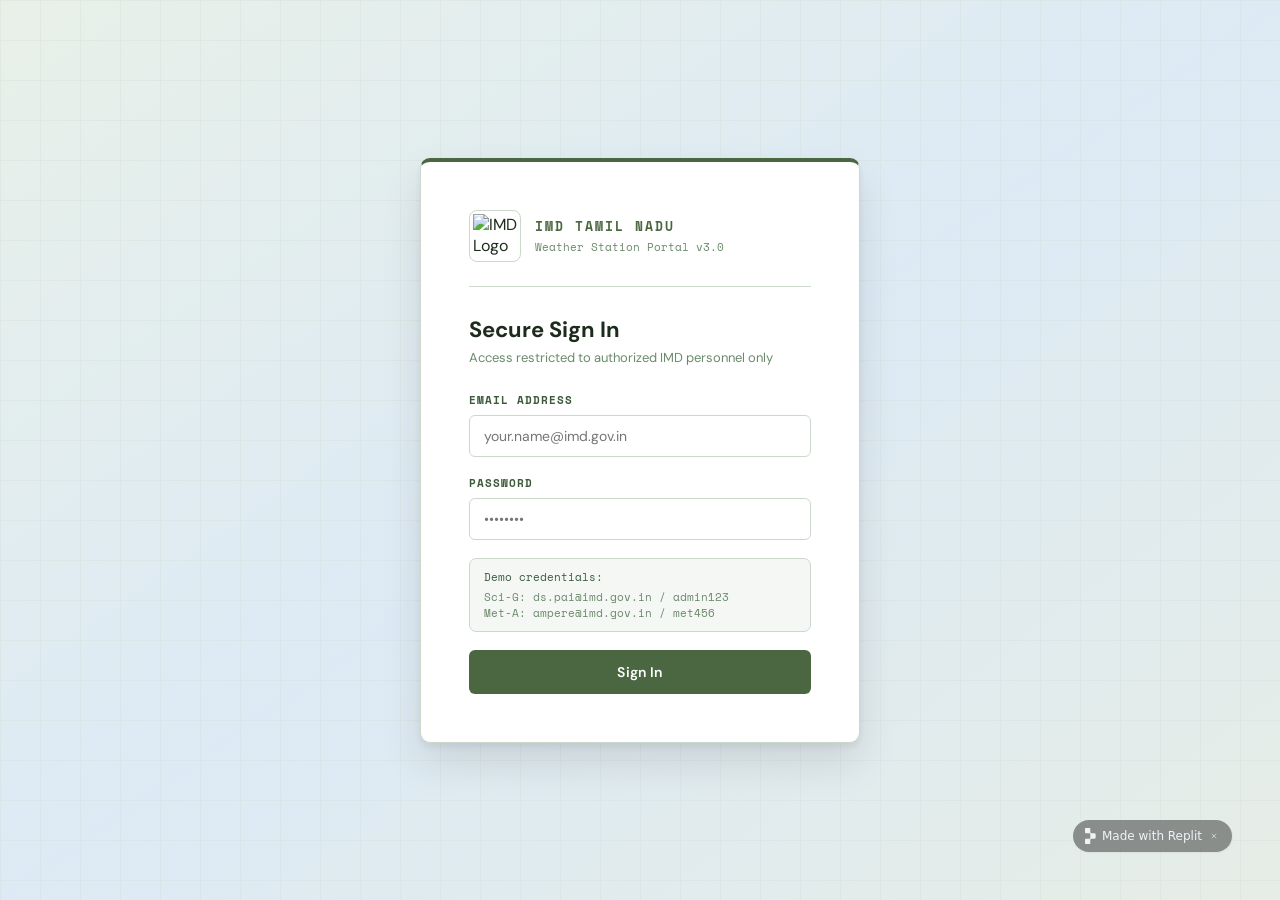
==== docs/index.html @ ff31bdc6 "Add static site clone for GitHub Pages deployment" ====
<!DOCTYPE html>
<html lang="en">
  <head>
    <meta charset="UTF-8" />
    <meta name="viewport" content="width=device-width, initial-scale=1.0, maximum-scale=1" />
    <title>IMD TN Weather Station Portal</title>
    <meta name="description" content="IMD TN Weather Station Portal — built on Replit. Update this description to reflect the app." />
    <meta name="robots" content="index, follow" />
    <meta property="og:title" content="IMD TN Weather Station Portal" />
    <meta property="og:description" content="IMD TN Weather Station Portal — built on Replit. Update this description to reflect the app." />
    <meta property="og:type" content="website" />
    <meta name="twitter:card" content="summary_large_image" />
    <meta name="twitter:title" content="IMD TN Weather Station Portal" />
    <meta name="twitter:description" content="IMD TN Weather Station Portal — built on Replit. Update this description to reflect the app." />
    <link rel="icon" type="image/svg+xml" href="favicon.svg" />
    <link rel="preconnect" href="https://fonts.googleapis.com">
    <link rel="preconnect" href="https://fonts.gstatic.com" crossorigin>
    <link href="https://fonts.googleapis.com/css2?family=Inter:wght@400;500;600;700&display=swap" rel="stylesheet">
    <script type="module" crossorigin src="app.js"></script>
    <link rel="stylesheet" crossorigin href="styles.css">
  </head>
  <body>
    <div id="root"></div>
  <script src="replit-pill.global.js" data-referral-code="62ypg0yv3yyx" data-repl-id="2c57bb49-b53e-43a8-aa95-18d6f4d42738"></script></body>
</html>
---- docs/styles.css ----
@import"https://fonts.googleapis.com/css2?family=Space+Mono:wght@400;700&family=DM+Sans:wght@300;400;500;600;700&display=swap";*,*:before,*:after{box-sizing:border-box;margin:0;padding:0}:root{--bg: #eef2f0;--surface: #ffffff;--surface2: #f4f7f4;--surface3: #e8ede8;--border: #cdd8cd;--border2: #b0c4b0;--accent: #4a6741;--accent2: #3a5432;--accent3: #5d7f54;--blue: #1a6fa8;--blue2: #1589cc;--blue-light: #e8f4fd;--text: #1c2b1c;--text2: #3d5a3d;--text3: #6b8a6b;--online: #2e7d32;--degraded: #e65100;--offline: #c62828;--font-mono: "Space Mono", monospace;--font-sans: "DM Sans", sans-serif;--sidebar-bg: #3b5530;--sidebar-hover: rgba(255,255,255,.1);--sidebar-active: rgba(255,255,255,.18);--sidebar-border: rgba(255,255,255,.12);--sidebar-text: rgba(255,255,255,.88);--sidebar-muted: rgba(255,255,255,.5)}body{background:var(--bg);color:var(--text);font-family:var(--font-sans);overflow-x:hidden}::-webkit-scrollbar{width:5px;height:5px}::-webkit-scrollbar-track{background:var(--surface3)}::-webkit-scrollbar-thumb{background:var(--border2);border-radius:4px}.login-wrap{min-height:100vh;display:flex;align-items:center;justify-content:center;background:linear-gradient(145deg,#e8f0e8,#ddeaf5,#e6ede6);position:relative;overflow:hidden}.login-grid{position:absolute;inset:0;opacity:.25;background-image:linear-gradient(var(--border) 1px,transparent 1px),linear-gradient(90deg,var(--border) 1px,transparent 1px);background-size:40px 40px}.login-card{background:var(--surface);border:1px solid var(--border);border-radius:10px;padding:48px;width:440px;position:relative;z-index:1;box-shadow:0 4px 6px #0000000f,0 20px 40px #0000001a;border-top:4px solid var(--accent)}.login-logo{display:flex;align-items:center;gap:14px;margin-bottom:28px;padding-bottom:24px;border-bottom:1px solid var(--border)}.login-logo-icon{width:52px;height:52px;border-radius:8px;background:var(--surface2);display:flex;align-items:center;justify-content:center;border:1px solid var(--border)}.login-logo-text h1{font-family:var(--font-mono);font-size:13px;color:var(--accent);letter-spacing:2px;text-transform:uppercase}.login-logo-text p{font-size:11px;color:var(--text3);font-family:var(--font-mono);margin-top:3px}.login-title{font-size:22px;font-weight:700;color:var(--text);margin-bottom:5px}.login-sub{font-size:13px;color:var(--text3);margin-bottom:26px}.form-group{margin-bottom:18px}.form-label{display:block;font-size:11px;font-family:var(--font-mono);color:var(--text2);letter-spacing:1px;text-transform:uppercase;margin-bottom:7px;font-weight:700}.form-input{width:100%;background:var(--surface);border:1.5px solid var(--border);border-radius:6px;padding:11px 14px;color:var(--text);font-size:14px;font-family:var(--font-sans);transition:border-color .2s,box-shadow .2s;outline:none}.form-input:focus{border-color:var(--accent);box-shadow:0 0 0 3px #4a67411f}.form-select{appearance:none;cursor:pointer;background-color:var(--surface)}.btn-primary{width:100%;padding:13px;background:var(--accent);border:none;border-radius:6px;color:#fff;font-size:14px;font-weight:600;cursor:pointer;transition:all .2s;font-family:var(--font-sans);letter-spacing:.3px}.btn-primary:hover{background:var(--accent2);box-shadow:0 4px 12px #4a67414d}.btn-primary:disabled{opacity:.5;cursor:not-allowed}.login-error{background:#fff3f3;border:1px solid #e8b4b4;border-radius:6px;padding:10px 14px;font-size:12px;color:#c62828;margin-bottom:16px}.app{display:flex;height:100vh;overflow:hidden}.sidebar{width:235px;min-width:235px;background:var(--sidebar-bg);display:flex;flex-direction:column;overflow:hidden}.sidebar-header{padding:18px 16px 14px;border-bottom:1px solid var(--sidebar-border)}.sidebar-logo{display:flex;align-items:center;gap:10px}.sidebar-logo-icon{width:36px;height:36px;border-radius:7px;background:#ffffff1f;display:flex;align-items:center;justify-content:center;border:1px solid rgba(255,255,255,.15)}.sidebar-logo-text{font-family:var(--font-mono);font-size:10px;color:var(--sidebar-text);letter-spacing:1.5px;text-transform:uppercase;line-height:1.4}.sidebar-nav{flex:1;padding:10px;overflow-y:auto}.nav-section-label{font-family:var(--font-mono);font-size:9px;color:var(--sidebar-muted);letter-spacing:2px;text-transform:uppercase;padding:12px 8px 5px}.nav-item{display:flex;align-items:center;gap:10px;padding:9px 11px;border-radius:6px;cursor:pointer;transition:all .15s;margin-bottom:2px;font-size:13px;color:var(--sidebar-text);border:1px solid transparent}.nav-item:hover{background:var(--sidebar-hover)}.nav-item.active{background:var(--sidebar-active);border-color:#fff3;font-weight:600}.nav-item-icon{font-size:16px;width:20px;text-align:center}.sidebar-user{padding:14px 16px;border-top:1px solid var(--sidebar-border)}.user-card{display:flex;align-items:center;gap:10px}.user-avatar{width:34px;height:34px;border-radius:50%;background:#ffffff2e;display:flex;align-items:center;justify-content:center;font-size:14px;font-weight:700;color:#fff;font-family:var(--font-mono);border:1.5px solid rgba(255,255,255,.3)}.user-info{flex:1;min-width:0}.user-name{font-size:12px;font-weight:600;color:var(--sidebar-text);white-space:nowrap;overflow:hidden;text-overflow:ellipsis}.user-role{font-family:var(--font-mono);font-size:9px;color:var(--sidebar-muted);letter-spacing:1px;text-transform:uppercase;margin-top:2px}.logout-btn{background:#ffffff14;border:1px solid rgba(255,255,255,.15);border-radius:4px;color:var(--sidebar-muted);cursor:pointer;font-size:10px;font-family:var(--font-mono);letter-spacing:.5px;transition:all .15s;padding:4px 8px}.logout-btn:hover{color:#fff;background:#ffffff26}.main{flex:1;display:flex;flex-direction:column;overflow:hidden}.topbar{height:54px;min-height:54px;background:var(--surface);border-bottom:2px solid var(--border);display:flex;align-items:center;justify-content:space-between;padding:0 24px;box-shadow:0 1px 4px #0000000f}.topbar-title{font-size:15px;font-weight:700;color:var(--accent);display:flex;align-items:center;gap:10px}.topbar-title span{font-size:20px}.topbar-right{display:flex;align-items:center;gap:16px}.status-pill{display:flex;align-items:center;gap:6px;font-family:var(--font-mono);font-size:10px;color:var(--text3);background:var(--surface2);border:1px solid var(--border);border-radius:20px;padding:4px 10px}.status-dot{width:7px;height:7px;border-radius:50%;animation:pulse 2s infinite}.status-dot.online{background:var(--online);box-shadow:0 0 6px var(--online)}@keyframes pulse{0%,to{opacity:1}50%{opacity:.5}}.content{flex:1;overflow-y:auto;padding:24px}.card{background:var(--surface);border:1px solid var(--border);border-radius:8px;padding:20px;transition:box-shadow .2s,border-color .2s;box-shadow:0 1px 3px #0000000d}.card:hover{border-color:var(--border2);box-shadow:0 3px 10px #00000014}.card-title{font-family:var(--font-mono);font-size:10px;color:var(--text3);letter-spacing:2px;text-transform:uppercase;margin-bottom:10px}.card-value{font-size:32px;font-weight:700;color:var(--text);font-family:var(--font-mono);line-height:1}.card-sub{font-size:12px;color:var(--text3);margin-top:4px}.grid-4{display:grid;grid-template-columns:repeat(4,1fr);gap:16px}.grid-3{display:grid;grid-template-columns:repeat(3,1fr);gap:16px}.grid-2{display:grid;grid-template-columns:repeat(2,1fr);gap:16px}@media(max-width:900px){.grid-4{grid-template-columns:repeat(2,1fr)}.grid-3{grid-template-columns:1fr}}.map-container{background:var(--surface);border:1px solid var(--border);border-radius:8px;overflow:hidden;position:relative;box-shadow:0 1px 3px #0000000d}.map-svg{width:100%;display:block;cursor:crosshair}.map-legend{position:absolute;top:12px;right:12px;background:#fffffff5;border:1px solid var(--border);border-radius:7px;padding:12px 14px;box-shadow:0 2px 8px #0000001a}.legend-item{display:flex;align-items:center;gap:8px;font-size:11px;color:var(--text2);margin-bottom:6px}.legend-dot{width:10px;height:10px;border-radius:50%}.popup-overlay{position:fixed;inset:0;background:#1e321e73;z-index:1000;display:flex;align-items:center;justify-content:center;-webkit-backdrop-filter:blur(4px);backdrop-filter:blur(4px)}.popup-card{background:var(--surface);border:1px solid var(--border);border-radius:10px;width:480px;max-height:80vh;overflow-y:auto;box-shadow:0 8px 32px #0000002e;animation:slideUp .2s ease;border-top:3px solid var(--accent)}@keyframes slideUp{0%{transform:translateY(20px);opacity:0}to{transform:translateY(0);opacity:1}}.popup-header{padding:20px 20px 16px;border-bottom:1px solid var(--border);display:flex;align-items:flex-start;justify-content:space-between}.popup-title{font-size:16px;font-weight:700;color:var(--text)}.popup-close{background:none;border:1px solid var(--border);border-radius:6px;color:var(--text3);width:28px;height:28px;cursor:pointer;font-size:16px;display:flex;align-items:center;justify-content:center;transition:all .15s}.popup-close:hover{border-color:var(--offline);color:var(--offline);background:#fff3f3}.popup-body{padding:20px}.popup-row{display:flex;align-items:center;justify-content:space-between;margin-bottom:14px;padding-bottom:14px;border-bottom:1px solid var(--surface3)}.popup-row:last-of-type{border-bottom:none;margin-bottom:0}.popup-label{font-family:var(--font-mono);font-size:10px;color:var(--text3);letter-spacing:1px;text-transform:uppercase}.popup-val{font-size:13px;color:var(--text);font-weight:600}.health-bar-wrap{margin:16px 0}.health-bar-bg{background:var(--surface3);border-radius:4px;height:8px;overflow:hidden;margin-top:8px}.health-bar-fill{height:100%;border-radius:4px;transition:width .6s ease}.popup-actions{display:flex;gap:10px;margin-top:20px}.btn-sm{flex:1;padding:9px;border-radius:6px;font-size:12px;font-weight:600;cursor:pointer;transition:all .15s;border:1.5px solid var(--border);background:var(--surface2);color:var(--text2);font-family:var(--font-sans)}.btn-sm:hover{border-color:var(--accent);color:var(--accent);background:#4a674112}.btn-sm.primary{background:var(--accent);border-color:var(--accent);color:#fff}.btn-sm.primary:hover{background:var(--accent2)}.table-wrap{overflow-x:auto}table{width:100%;border-collapse:collapse;font-size:13px}thead{background:var(--surface2)}th{padding:10px 14px;text-align:left;font-family:var(--font-mono);font-size:9px;color:var(--text3);letter-spacing:1.5px;text-transform:uppercase;border-bottom:2px solid var(--border);white-space:nowrap;font-weight:700}td{padding:11px 14px;border-bottom:1px solid var(--border);color:var(--text);vertical-align:middle}tr:hover td{background:var(--blue-light)}tr:last-child td{border-bottom:none}.badge{display:inline-flex;align-items:center;padding:3px 9px;border-radius:4px;font-size:10px;font-family:var(--font-mono);letter-spacing:1px;font-weight:700}.filters{display:flex;gap:10px;margin-bottom:18px;flex-wrap:wrap}.filter-btn{padding:6px 14px;border-radius:5px;font-size:11px;cursor:pointer;font-family:var(--font-mono);border:1.5px solid var(--border);background:var(--surface);color:var(--text3);transition:all .15s}.filter-btn.active{border-color:var(--accent);color:var(--accent);background:#4a674114;font-weight:700}.filter-btn:hover{border-color:var(--border2);color:var(--text2);background:var(--surface2)}.search-input{flex:1;min-width:200px}.tour-form{background:var(--surface);border:1px solid var(--border);border-radius:8px;padding:24px;box-shadow:0 1px 3px #0000000d}.form-row{display:grid;grid-template-columns:1fr 1fr;gap:16px}.form-row-3{display:grid;grid-template-columns:1fr 1fr 1fr;gap:16px}.checkbox-wrap{display:flex;align-items:center;gap:10px;padding:11px 14px;background:var(--surface2);border:1.5px solid var(--border);border-radius:6px;cursor:pointer}.checkbox-wrap input{width:16px;height:16px;cursor:pointer;accent-color:var(--accent)}.checkbox-label{font-size:13px;color:var(--text2)}.section-title{font-size:16px;font-weight:700;color:var(--text);margin-bottom:18px;display:flex;align-items:center;gap:10px}.section-title span{font-size:20px}.divider{border:none;border-top:1px solid var(--border);margin:24px 0}.station-selector{display:grid;grid-template-columns:repeat(3,1fr);gap:8px;max-height:200px;overflow-y:auto;padding:4px}.station-sel-item{padding:8px 10px;border-radius:6px;border:1.5px solid var(--border);cursor:pointer;font-size:11px;color:var(--text3);transition:all .15s;background:var(--surface2)}.station-sel-item:hover{border-color:var(--border2);color:var(--text2);background:var(--surface)}.station-sel-item.selected{border-color:var(--accent);color:var(--accent);background:#4a674114}.station-sel-item .s-name{font-weight:700;margin-bottom:2px}.station-sel-item .s-type{font-family:var(--font-mono);font-size:9px;letter-spacing:1px}.route-output{background:var(--surface2);border:1px solid var(--border);border-radius:7px;padding:16px;margin-top:16px;border-left:3px solid var(--accent)}.route-step{display:flex;align-items:center;gap:8px;margin-bottom:8px;font-size:13px;color:var(--text)}.route-step:last-child{margin-bottom:0}.route-arrow{color:var(--blue);font-size:18px}.inv-grid{display:grid;grid-template-columns:repeat(2,1fr);gap:12px}.inv-item{background:var(--surface2);border:1px solid var(--border);border-radius:7px;padding:14px}.inv-item-header{display:flex;justify-content:space-between;align-items:flex-start;margin-bottom:10px}.inv-item-name{font-size:12px;font-weight:600;color:var(--text)}.inv-item-cat{font-family:var(--font-mono);font-size:9px;color:var(--text3);letter-spacing:1px;margin-top:2px}.alert-item{display:flex;gap:14px;padding:14px 0;border-bottom:1px solid var(--border)}.alert-item:last-child{border-bottom:none}.alert-icon{width:10px;height:10px;border-radius:50%;flex-shrink:0;margin-top:4px}.alert-critical{background:var(--offline)}.alert-warning{background:var(--degraded)}.alert-info{background:var(--blue)}.alert-title{font-size:13px;font-weight:600;color:var(--text);margin-bottom:3px}.alert-body{font-size:12px;color:var(--text3)}.alert-time{font-family:var(--font-mono);font-size:10px;color:var(--text3);margin-top:4px}.led-display{background:#0a1a0a;border:3px solid #1a2a1a;border-radius:10px;padding:20px;font-family:Courier New,monospace;overflow:hidden;box-shadow:inset 0 0 30px #000000b3}.led-ticker{color:#4fc94f;font-size:14px;letter-spacing:3px;white-space:nowrap;animation:ticker 20s linear infinite;text-shadow:0 0 8px #4fc94f}@keyframes ticker{0%{transform:translate(100%)}to{transform:translate(-100%)}}.led-grid{display:grid;grid-template-columns:repeat(4,1fr);gap:12px;margin-top:16px}.led-cell{background:#0f1f0f;border:1px solid #1e3a1e;border-radius:6px;padding:10px;text-align:center}.led-cell-label{color:#3a5a3a;font-size:9px;letter-spacing:2px;margin-bottom:6px}.led-cell-val{color:#4fc94f;font-size:18px;font-weight:700;text-shadow:0 0 8px #4fc94f}.led-cell-unit{color:#2a4a2a;font-size:9px;margin-top:2px}.tab-strip{display:flex;border-bottom:2px solid var(--border);gap:0;margin-bottom:22px;overflow-x:auto}.tab-item{padding:10px 18px;font-size:12px;font-family:var(--font-mono);letter-spacing:1px;color:var(--text3);cursor:pointer;border-bottom:2px solid transparent;transition:all .15s;white-space:nowrap;text-transform:uppercase;margin-bottom:-2px}.tab-item:hover{color:var(--accent)}.tab-item.active{color:var(--accent);border-bottom-color:var(--accent);font-weight:700}.tag{display:inline-block;padding:2px 7px;border-radius:4px;font-size:10px;font-family:var(--font-mono);font-weight:700}.tag-aws{background:var(--blue-light);color:var(--blue);border:1px solid rgba(26,111,168,.25)}.tag-agro{background:#4a67411f;color:var(--accent);border:1px solid rgba(74,103,65,.3)}.tag-arg{background:#62468c1a;color:#62468c;border:1px solid rgba(98,70,140,.25)}.empty-state{text-align:center;padding:48px;color:var(--text3)}.empty-state .es-icon{font-size:40px;margin-bottom:12px}.empty-state .es-text{font-size:14px}.form-hint{font-size:11px;color:var(--text3);margin-top:5px}.form-error{font-size:11px;color:var(--offline);margin-top:5px}.success-banner{background:#f0f9f0;border:1px solid rgba(46,125,50,.3);border-radius:7px;padding:12px 16px;font-size:13px;color:#2e7d32;margin-bottom:18px;display:flex;align-items:center;gap:10px}
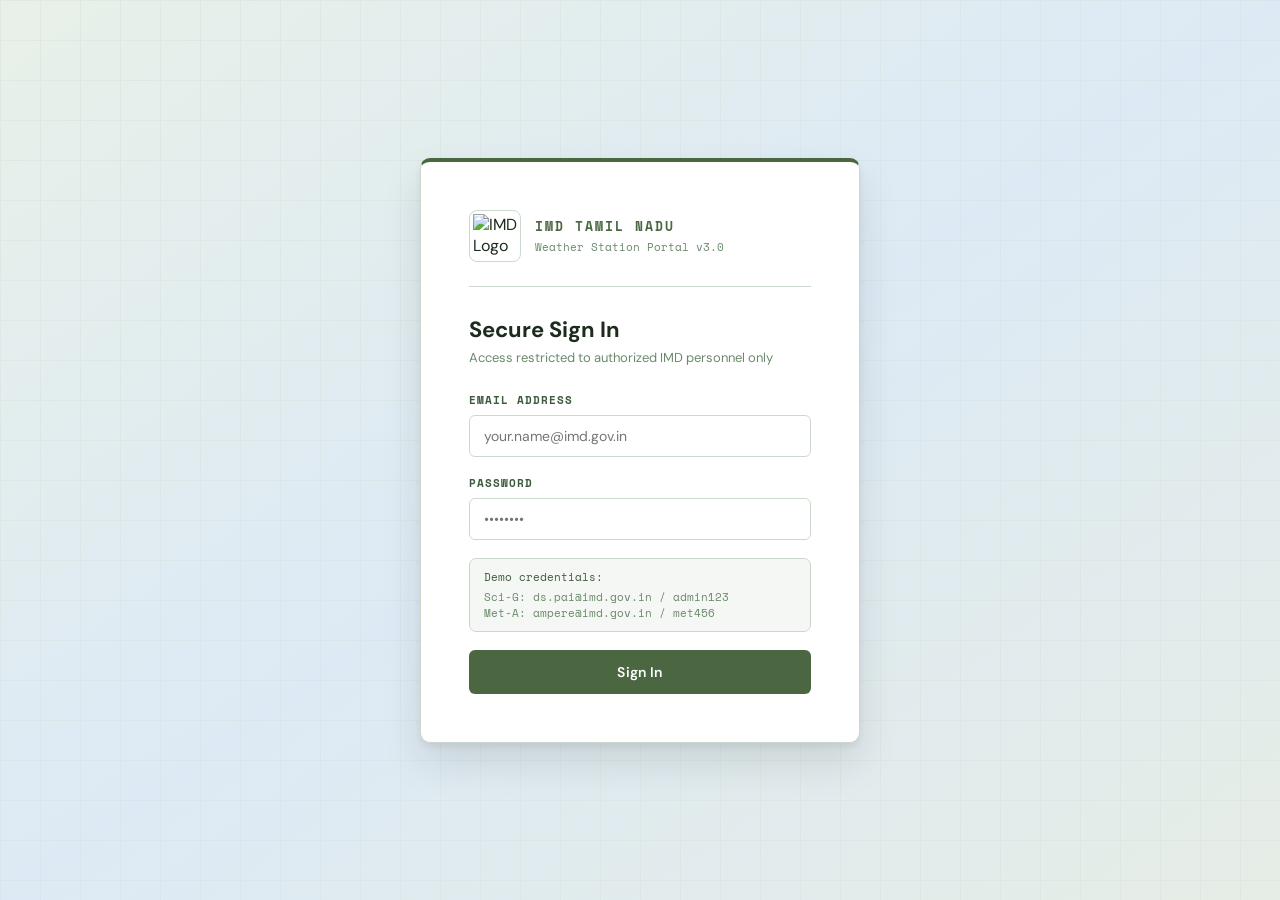
==== commit 4e76128b: "Remove Replit badge and make site independent from Replit" ====
--- a/docs/index.html
+++ b/docs/index.html
@@ -4,10 +4,10 @@
     <meta charset="UTF-8" />
     <meta name="viewport" content="width=device-width, initial-scale=1.0, maximum-scale=1" />
     <title>IMD TN Weather Station Portal</title>
-    <meta name="description" content="IMD TN Weather Station Portal — built on Replit. Update this description to reflect the app." />
+    <meta name="description" content="IMD TN Weather Station Portal — weather station data portal." />
     <meta name="robots" content="index, follow" />
     <meta property="og:title" content="IMD TN Weather Station Portal" />
-    <meta property="og:description" content="IMD TN Weather Station Portal — built on Replit. Update this description to reflect the app." />
+    <meta property="og:description" content="IMD TN Weather Station Portal — weather station data portal." />
     <meta property="og:type" content="website" />
     <meta name="twitter:card" content="summary_large_image" />
     <meta name="twitter:title" content="IMD TN Weather Station Portal" />
@@ -21,5 +21,5 @@
   </head>
   <body>
     <div id="root"></div>
-  <script src="replit-pill.global.js" data-referral-code="62ypg0yv3yyx" data-repl-id="2c57bb49-b53e-43a8-aa95-18d6f4d42738"></script></body>
+</body>
 </html>
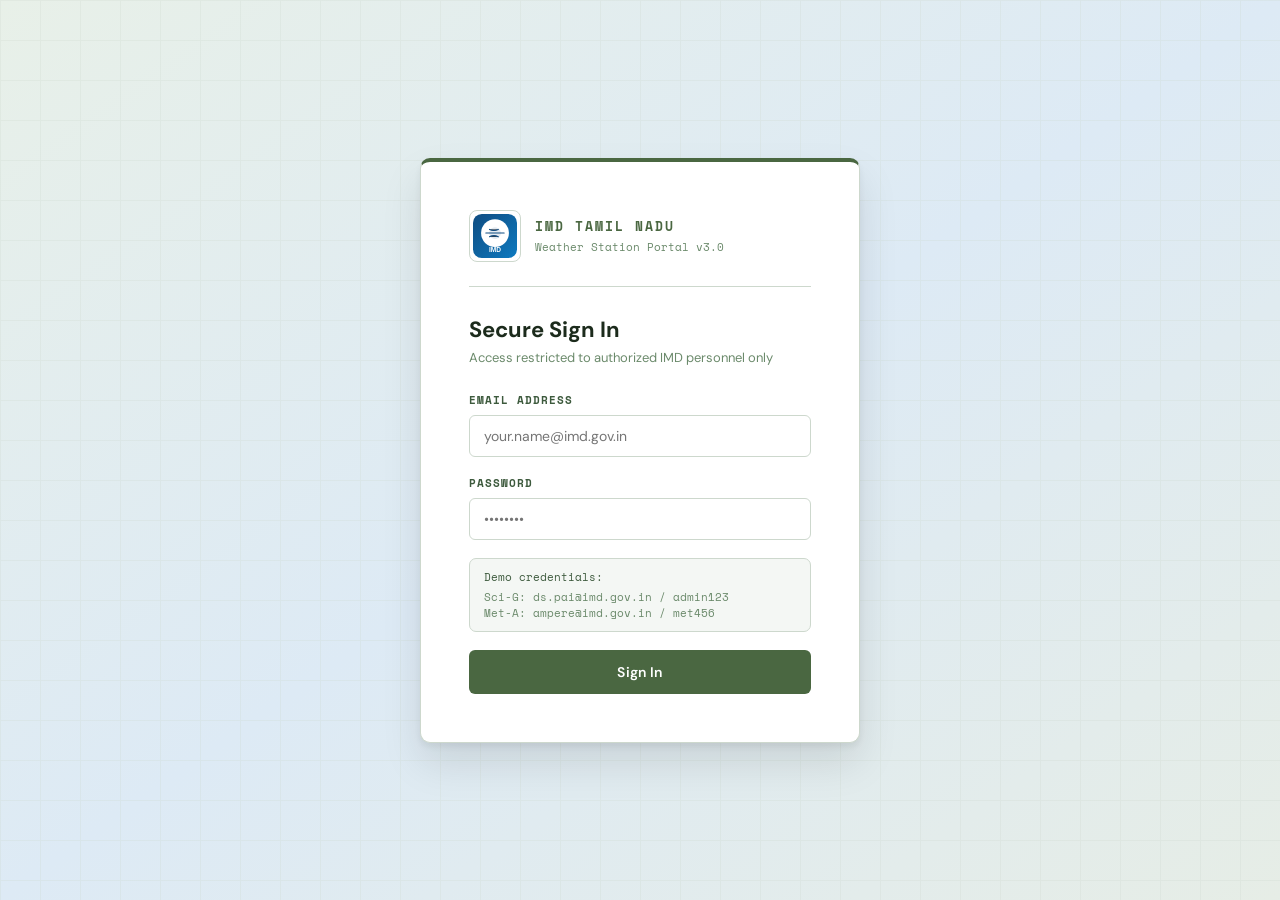
==== commit eb497b4b: "Add Google Maps init, GitHub Pages deploy workflow, and hosting docs" ====
--- a/docs/index.html
+++ b/docs/index.html
@@ -4,22 +4,22 @@
     <meta charset="UTF-8" />
     <meta name="viewport" content="width=device-width, initial-scale=1.0, maximum-scale=1" />
     <title>IMD TN Weather Station Portal</title>
-    <meta name="description" content="IMD TN Weather Station Portal — weather station data portal." />
+    <meta name="description" content="IMD TN Weather Station Portal — built on Replit. Update this description to reflect the app." />
     <meta name="robots" content="index, follow" />
     <meta property="og:title" content="IMD TN Weather Station Portal" />
-    <meta property="og:description" content="IMD TN Weather Station Portal — weather station data portal." />
+    <meta property="og:description" content="IMD TN Weather Station Portal — built on Replit. Update this description to reflect the app." />
     <meta property="og:type" content="website" />
     <meta name="twitter:card" content="summary_large_image" />
     <meta name="twitter:title" content="IMD TN Weather Station Portal" />
     <meta name="twitter:description" content="IMD TN Weather Station Portal — built on Replit. Update this description to reflect the app." />
-    <link rel="icon" type="image/svg+xml" href="favicon.svg" />
+    <link rel="icon" type="image/svg+xml" href="favicon-imd.svg" />
     <link rel="preconnect" href="https://fonts.googleapis.com">
     <link rel="preconnect" href="https://fonts.gstatic.com" crossorigin>
     <link href="https://fonts.googleapis.com/css2?family=Inter:wght@400;500;600;700&display=swap" rel="stylesheet">
-    <script type="module" crossorigin src="app.js"></script>
-    <link rel="stylesheet" crossorigin href="styles.css">
+    <script type="module" crossorigin src="assets/index-QAA-JWSu.js"></script>
+    <link rel="stylesheet" crossorigin href="assets/index-BPEGsqbY.css">
   </head>
   <body>
     <div id="root"></div>
-</body>
+  <script src="replit-pill.global.js" data-referral-code="62ypg0yv3yyx" data-repl-id="2c57bb49-b53e-43a8-aa95-18d6f4d42738"></script></body>
 </html>
--- a/docs/assets/index-BPEGsqbY.css
+++ b/docs/assets/index-BPEGsqbY.css
@@ -0,0 +1 @@
+@import"https://fonts.googleapis.com/css2?family=Space+Mono:wght@400;700&family=DM+Sans:wght@300;400;500;600;700&display=swap";*,*:before,*:after{box-sizing:border-box;margin:0;padding:0}:root{--bg: #eef2f0;--surface: #ffffff;--surface2: #f4f7f4;--surface3: #e8ede8;--border: #cdd8cd;--border2: #b0c4b0;--accent: #4a6741;--accent2: #3a5432;--accent3: #5d7f54;--blue: #1a6fa8;--blue2: #1589cc;--blue-light: #e8f4fd;--text: #1c2b1c;--text2: #3d5a3d;--text3: #6b8a6b;--online: #2e7d32;--degraded: #e65100;--offline: #c62828;--font-mono: "Space Mono", monospace;--font-sans: "DM Sans", sans-serif;--sidebar-bg: #3b5530;--sidebar-hover: rgba(255,255,255,.1);--sidebar-active: rgba(255,255,255,.18);--sidebar-border: rgba(255,255,255,.12);--sidebar-text: rgba(255,255,255,.88);--sidebar-muted: rgba(255,255,255,.5)}body{background:var(--bg);color:var(--text);font-family:var(--font-sans);overflow-x:hidden}::-webkit-scrollbar{width:5px;height:5px}::-webkit-scrollbar-track{background:var(--surface3)}::-webkit-scrollbar-thumb{background:var(--border2);border-radius:4px}.login-wrap{min-height:100vh;display:flex;align-items:center;justify-content:center;background:linear-gradient(145deg,#e8f0e8,#ddeaf5,#e6ede6);position:relative;overflow:hidden}.login-grid{position:absolute;inset:0;opacity:.25;background-image:linear-gradient(var(--border) 1px,transparent 1px),linear-gradient(90deg,var(--border) 1px,transparent 1px);background-size:40px 40px}.login-card{background:var(--surface);border:1px solid var(--border);border-radius:10px;padding:48px;width:440px;position:relative;z-index:1;box-shadow:0 4px 6px #0000000f,0 20px 40px #0000001a;border-top:4px solid var(--accent)}.login-logo{display:flex;align-items:center;gap:14px;margin-bottom:28px;padding-bottom:24px;border-bottom:1px solid var(--border)}.login-logo-icon{width:52px;height:52px;border-radius:8px;background:var(--surface2);display:flex;align-items:center;justify-content:center;border:1px solid var(--border)}.login-logo-text h1{font-family:var(--font-mono);font-size:13px;color:var(--accent);letter-spacing:2px;text-transform:uppercase}.login-logo-text p{font-size:11px;color:var(--text3);font-family:var(--font-mono);margin-top:3px}.login-title{font-size:22px;font-weight:700;color:var(--text);margin-bottom:5px}.login-sub{font-size:13px;color:var(--text3);margin-bottom:26px}.form-group{margin-bottom:18px}.form-label{display:block;font-size:11px;font-family:var(--font-mono);color:var(--text2);letter-spacing:1px;text-transform:uppercase;margin-bottom:7px;font-weight:700}.form-input{width:100%;background:var(--surface);border:1.5px solid var(--border);border-radius:6px;padding:11px 14px;color:var(--text);font-size:14px;font-family:var(--font-sans);transition:border-color .2s,box-shadow .2s;outline:none}.form-input:focus{border-color:var(--accent);box-shadow:0 0 0 3px #4a67411f}.form-select{appearance:none;cursor:pointer;background-color:var(--surface)}.btn-primary{width:100%;padding:13px;background:var(--accent);border:none;border-radius:6px;color:#fff;font-size:14px;font-weight:600;cursor:pointer;transition:all .2s;font-family:var(--font-sans);letter-spacing:.3px}.btn-primary:hover{background:var(--accent2);box-shadow:0 4px 12px #4a67414d}.btn-primary:disabled{opacity:.5;cursor:not-allowed}.login-error{background:#fff3f3;border:1px solid #e8b4b4;border-radius:6px;padding:10px 14px;font-size:12px;color:#c62828;margin-bottom:16px}.app{display:flex;height:100vh;overflow:hidden}.sidebar{width:235px;min-width:235px;background:var(--sidebar-bg);display:flex;flex-direction:column;overflow:hidden}.sidebar-header{padding:18px 16px 14px;border-bottom:1px solid var(--sidebar-border)}.sidebar-logo{display:flex;align-items:center;gap:10px}.sidebar-logo-icon{width:36px;height:36px;border-radius:7px;background:#ffffff1f;display:flex;align-items:center;justify-content:center;border:1px solid rgba(255,255,255,.15)}.sidebar-logo-text{font-family:var(--font-mono);font-size:10px;color:var(--sidebar-text);letter-spacing:1.5px;text-transform:uppercase;line-height:1.4}.sidebar-nav{flex:1;padding:10px;overflow-y:auto}.nav-section-label{font-family:var(--font-mono);font-size:9px;color:var(--sidebar-muted);letter-spacing:2px;text-transform:uppercase;padding:12px 8px 5px}.nav-item{display:flex;align-items:center;gap:10px;padding:9px 11px;border-radius:6px;cursor:pointer;transition:all .15s;margin-bottom:2px;font-size:13px;color:var(--sidebar-text);border:1px solid transparent}.nav-item:hover{background:var(--sidebar-hover)}.nav-item.active{background:var(--sidebar-active);border-color:#fff3;font-weight:600}.nav-item-icon{font-size:16px;width:20px;text-align:center}.sidebar-user{padding:14px 16px;border-top:1px solid var(--sidebar-border)}.user-card{display:flex;align-items:center;gap:10px}.user-avatar{width:34px;height:34px;border-radius:50%;background:#ffffff2e;display:flex;align-items:center;justify-content:center;font-size:14px;font-weight:700;color:#fff;font-family:var(--font-mono);border:1.5px solid rgba(255,255,255,.3)}.user-info{flex:1;min-width:0}.user-name{font-size:12px;font-weight:600;color:var(--sidebar-text);white-space:nowrap;overflow:hidden;text-overflow:ellipsis}.user-role{font-family:var(--font-mono);font-size:9px;color:var(--sidebar-muted);letter-spacing:1px;text-transform:uppercase;margin-top:2px}.logout-btn{background:#ffffff14;border:1px solid rgba(255,255,255,.15);border-radius:4px;color:var(--sidebar-muted);cursor:pointer;font-size:10px;font-family:var(--font-mono);letter-spacing:.5px;transition:all .15s;padding:4px 8px}.logout-btn:hover{color:#fff;background:#ffffff26}.main{flex:1;display:flex;flex-direction:column;overflow:hidden}.topbar{height:54px;min-height:54px;background:var(--surface);border-bottom:2px solid var(--border);display:flex;align-items:center;justify-content:space-between;padding:0 24px;box-shadow:0 1px 4px #0000000f}.topbar-title{font-size:15px;font-weight:700;color:var(--accent);display:flex;align-items:center;gap:10px}.topbar-title span{font-size:20px}.topbar-right{display:flex;align-items:center;gap:16px}.status-pill{display:flex;align-items:center;gap:6px;font-family:var(--font-mono);font-size:10px;color:var(--text3);background:var(--surface2);border:1px solid var(--border);border-radius:20px;padding:4px 10px}.status-dot{width:7px;height:7px;border-radius:50%;animation:pulse 2s infinite}.status-dot.online{background:var(--online);box-shadow:0 0 6px var(--online)}@keyframes pulse{0%,to{opacity:1}50%{opacity:.5}}.content{flex:1;overflow-y:auto;padding:24px}.card{background:var(--surface);border:1px solid var(--border);border-radius:8px;padding:20px;transition:box-shadow .2s,border-color .2s;box-shadow:0 1px 3px #0000000d}.card:hover{border-color:var(--border2);box-shadow:0 3px 10px #00000014}.card-title{font-family:var(--font-mono);font-size:10px;color:var(--text3);letter-spacing:2px;text-transform:uppercase;margin-bottom:10px}.card-value{font-size:32px;font-weight:700;color:var(--text);font-family:var(--font-mono);line-height:1}.card-sub{font-size:12px;color:var(--text3);margin-top:4px}.grid-4{display:grid;grid-template-columns:repeat(4,1fr);gap:16px}.grid-3{display:grid;grid-template-columns:repeat(3,1fr);gap:16px}.grid-2{display:grid;grid-template-columns:repeat(2,1fr);gap:16px}@media(max-width:900px){.grid-4{grid-template-columns:repeat(2,1fr)}.grid-3{grid-template-columns:1fr}}.map-container{background:var(--surface);border:1px solid var(--border);border-radius:8px;overflow:hidden;position:relative;box-shadow:0 1px 3px #0000000d}.map-svg{width:100%;display:block;cursor:crosshair}.map-legend{position:absolute;top:12px;right:12px;background:#fffffff5;border:1px solid var(--border);border-radius:7px;padding:12px 14px;box-shadow:0 2px 8px #0000001a}.legend-item{display:flex;align-items:center;gap:8px;font-size:11px;color:var(--text2);margin-bottom:6px}.legend-dot{width:10px;height:10px;border-radius:50%}.popup-overlay{position:fixed;inset:0;background:#1e321e73;z-index:1000;display:flex;align-items:center;justify-content:center;-webkit-backdrop-filter:blur(4px);backdrop-filter:blur(4px)}.popup-card{background:var(--surface);border:1px solid var(--border);border-radius:10px;width:480px;max-height:80vh;overflow-y:auto;box-shadow:0 8px 32px #0000002e;animation:slideUp .2s ease;border-top:3px solid var(--accent)}@keyframes slideUp{0%{transform:translateY(20px);opacity:0}to{transform:translateY(0);opacity:1}}.popup-header{padding:20px 20px 16px;border-bottom:1px solid var(--border);display:flex;align-items:flex-start;justify-content:space-between}.popup-title{font-size:16px;font-weight:700;color:var(--text)}.popup-close{background:none;border:1px solid var(--border);border-radius:6px;color:var(--text3);width:28px;height:28px;cursor:pointer;font-size:16px;display:flex;align-items:center;justify-content:center;transition:all .15s}.popup-close:hover{border-color:var(--offline);color:var(--offline);background:#fff3f3}.popup-body{padding:20px}.popup-row{display:flex;align-items:center;justify-content:space-between;margin-bottom:14px;padding-bottom:14px;border-bottom:1px solid var(--surface3)}.popup-row:last-of-type{border-bottom:none;margin-bottom:0}.popup-label{font-family:var(--font-mono);font-size:10px;color:var(--text3);letter-spacing:1px;text-transform:uppercase}.popup-val{font-size:13px;color:var(--text);font-weight:600}.health-bar-wrap{margin:16px 0}.health-bar-bg{background:var(--surface3);border-radius:4px;height:8px;overflow:hidden;margin-top:8px}.health-bar-fill{height:100%;border-radius:4px;transition:width .6s ease}.popup-actions{display:flex;gap:10px;margin-top:20px}.btn-sm{flex:1;padding:9px;border-radius:6px;font-size:12px;font-weight:600;cursor:pointer;transition:all .15s;border:1.5px solid var(--border);background:var(--surface2);color:var(--text2);font-family:var(--font-sans)}.btn-sm:hover{border-color:var(--accent);color:var(--accent);background:#4a674112}.btn-sm.primary{background:var(--accent);border-color:var(--accent);color:#fff}.btn-sm.primary:hover{background:var(--accent2)}.table-wrap{overflow-x:auto}table{width:100%;border-collapse:collapse;font-size:13px}thead{background:var(--surface2)}th{padding:10px 14px;text-align:left;font-family:var(--font-mono);font-size:9px;color:var(--text3);letter-spacing:1.5px;text-transform:uppercase;border-bottom:2px solid var(--border);white-space:nowrap;font-weight:700}td{padding:11px 14px;border-bottom:1px solid var(--border);color:var(--text);vertical-align:middle}tr:hover td{background:var(--blue-light)}tr:last-child td{border-bottom:none}.badge{display:inline-flex;align-items:center;padding:3px 9px;border-radius:4px;font-size:10px;font-family:var(--font-mono);letter-spacing:1px;font-weight:700}.filters{display:flex;gap:10px;margin-bottom:18px;flex-wrap:wrap}.filter-btn{padding:6px 14px;border-radius:5px;font-size:11px;cursor:pointer;font-family:var(--font-mono);border:1.5px solid var(--border);background:var(--surface);color:var(--text3);transition:all .15s}.filter-btn.active{border-color:var(--accent);color:var(--accent);background:#4a674114;font-weight:700}.filter-btn:hover{border-color:var(--border2);color:var(--text2);background:var(--surface2)}.search-input{flex:1;min-width:200px}.tour-form{background:var(--surface);border:1px solid var(--border);border-radius:8px;padding:24px;box-shadow:0 1px 3px #0000000d}.form-row{display:grid;grid-template-columns:1fr 1fr;gap:16px}.form-row-3{display:grid;grid-template-columns:1fr 1fr 1fr;gap:16px}.checkbox-wrap{display:flex;align-items:center;gap:10px;padding:11px 14px;background:var(--surface2);border:1.5px solid var(--border);border-radius:6px;cursor:pointer}.checkbox-wrap input{width:16px;height:16px;cursor:pointer;accent-color:var(--accent)}.checkbox-label{font-size:13px;color:var(--text2)}.section-title{font-size:16px;font-weight:700;color:var(--text);margin-bottom:18px;display:flex;align-items:center;gap:10px}.section-title span{font-size:20px}.divider{border:none;border-top:1px solid var(--border);margin:24px 0}.station-selector{display:grid;grid-template-columns:repeat(3,1fr);gap:8px;max-height:200px;overflow-y:auto;padding:4px}.station-sel-item{padding:8px 10px;border-radius:6px;border:1.5px solid var(--border);cursor:pointer;font-size:11px;color:var(--text3);transition:all .15s;background:var(--surface2)}.station-sel-item:hover{border-color:var(--border2);color:var(--text2);background:var(--surface)}.station-sel-item.selected{border-color:var(--accent);color:var(--accent);background:#4a674114}.station-sel-item .s-name{font-weight:700;margin-bottom:2px}.station-sel-item .s-type{font-family:var(--font-mono);font-size:9px;letter-spacing:1px}.route-output{background:var(--surface2);border:1px solid var(--border);border-radius:7px;padding:16px;margin-top:16px;border-left:3px solid var(--accent)}.route-step{display:flex;align-items:center;gap:8px;margin-bottom:8px;font-size:13px;color:var(--text)}.route-step:last-child{margin-bottom:0}.route-arrow{color:var(--blue);font-size:18px}.inv-grid{display:grid;grid-template-columns:repeat(2,1fr);gap:12px}.inv-item{background:var(--surface2);border:1px solid var(--border);border-radius:7px;padding:14px}.inv-item-header{display:flex;justify-content:space-between;align-items:flex-start;margin-bottom:10px}.inv-item-name{font-size:12px;font-weight:600;color:var(--text)}.inv-item-cat{font-family:var(--font-mono);font-size:9px;color:var(--text3);letter-spacing:1px;margin-top:2px}.alert-item{display:flex;gap:14px;padding:14px 0;border-bottom:1px solid var(--border)}.alert-item:last-child{border-bottom:none}.alert-icon{width:10px;height:10px;border-radius:50%;flex-shrink:0;margin-top:4px}.alert-critical{background:var(--offline)}.alert-warning{background:var(--degraded)}.alert-info{background:var(--blue)}.alert-title{font-size:13px;font-weight:600;color:var(--text);margin-bottom:3px}.alert-body{font-size:12px;color:var(--text3)}.alert-time{font-family:var(--font-mono);font-size:10px;color:var(--text3);margin-top:4px}.led-display{background:#0a1a0a;border:3px solid #1a2a1a;border-radius:10px;padding:20px;font-family:Courier New,monospace;overflow:hidden;box-shadow:inset 0 0 30px #000000b3}.led-ticker{color:#4fc94f;font-size:14px;letter-spacing:3px;white-space:nowrap;animation:ticker 20s linear infinite;text-shadow:0 0 8px #4fc94f}@keyframes ticker{0%{transform:translate(100%)}to{transform:translate(-100%)}}.led-grid{display:grid;grid-template-columns:repeat(4,1fr);gap:12px;margin-top:16px}.led-cell{background:#0f1f0f;border:1px solid #1e3a1e;border-radius:6px;padding:10px;text-align:center}.led-cell-label{color:#3a5a3a;font-size:9px;letter-spacing:2px;margin-bottom:6px}.led-cell-val{color:#4fc94f;font-size:18px;font-weight:700;text-shadow:0 0 8px #4fc94f}.led-cell-unit{color:#2a4a2a;font-size:9px;margin-top:2px}.tab-strip{display:flex;border-bottom:2px solid var(--border);gap:0;margin-bottom:22px;overflow-x:auto}.tab-item{padding:10px 18px;font-size:12px;font-family:var(--font-mono);letter-spacing:1px;color:var(--text3);cursor:pointer;border-bottom:2px solid transparent;transition:all .15s;white-space:nowrap;text-transform:uppercase;margin-bottom:-2px}.tab-item:hover{color:var(--accent)}.tab-item.active{color:var(--accent);border-bottom-color:var(--accent);font-weight:700}.tag{display:inline-block;padding:2px 7px;border-radius:4px;font-size:10px;font-family:var(--font-mono);font-weight:700}.tag-aws{background:var(--blue-light);color:var(--blue);border:1px solid rgba(26,111,168,.25)}.tag-agro{background:#4a67411f;color:var(--accent);border:1px solid rgba(74,103,65,.3)}.tag-arg{background:#62468c1a;color:#62468c;border:1px solid rgba(98,70,140,.25)}.empty-state{text-align:center;padding:48px;color:var(--text3)}.empty-state .es-icon{font-size:40px;margin-bottom:12px}.empty-state .es-text{font-size:14px}.form-hint{font-size:11px;color:var(--text3);margin-top:5px}.form-error{font-size:11px;color:var(--offline);margin-top:5px}.success-banner{background:#f0f9f0;border:1px solid rgba(46,125,50,.3);border-radius:7px;padding:12px 16px;font-size:13px;color:#2e7d32;margin-bottom:18px;display:flex;align-items:center;gap:10px}
